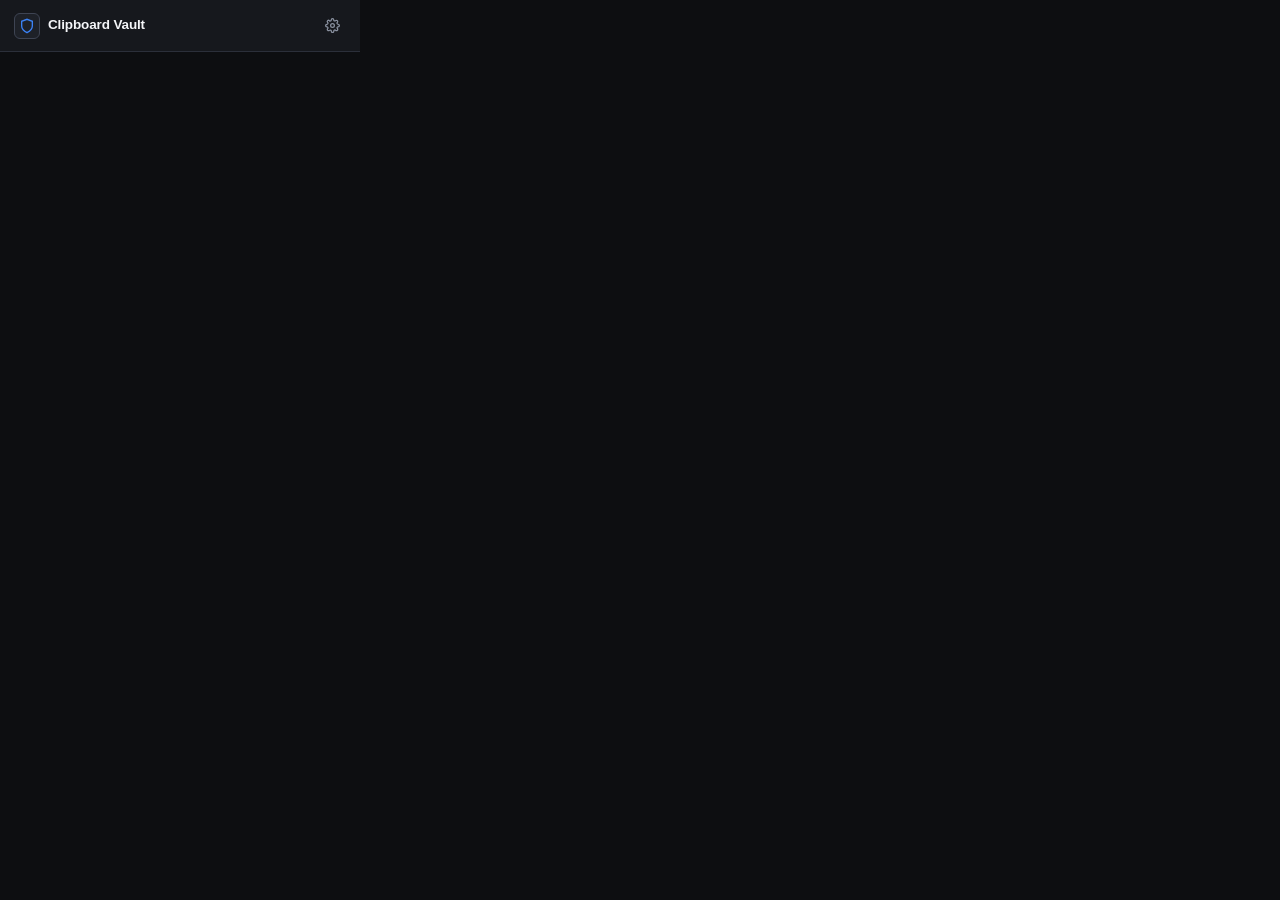
==== extension/popup.html @ fe122bad "feat: autoupdate extension, auto-detect API keys, and automate GitHub releases in CI" ====
<!doctype html>
<html lang="en">
<head>
<meta charset="utf-8">
<meta name="viewport" content="width=device-width, initial-scale=1">
<title>Clipboard Vault</title>
<link rel="stylesheet" href="popup.css">
</head>
<body>

<header class="ext-header">
  <div class="ext-brand">
    <div class="ext-logo">
      <svg viewBox="0 0 24 24" width="16" height="16" fill="none" stroke="currentColor" stroke-width="2">
        <path d="M12 22s8-4 8-10V5l-8-3-8 3v7c0 6 8 10 8 10z"/>
      </svg>
    </div>
    <b>Clipboard Vault</b>
  </div>
  <div class="ext-header-actions">
    <button id="settingsToggleBtn" class="icon-btn" title="Settings">
      <svg viewBox="0 0 24 24" width="15" height="15" fill="none" stroke="currentColor" stroke-width="2">
        <circle cx="12" cy="12" r="3"/><path d="M19.4 15a1.65 1.65 0 0 0 .33 1.82l.06.06a2 2 0 1 1-2.83 2.83l-.06-.06a1.65 1.65 0 0 0-1.82-.33 1.65 1.65 0 0 0-1 1.51V21a2 2 0 1 1-4 0v-.09A1.65 1.65 0 0 0 9 19.4a1.65 1.65 0 0 0-1.82.33l-.06.06a2 2 0 1 1-2.83-2.83l.06-.06a1.65 1.65 0 0 0 .33-1.82 1.65 1.65 0 0 0-1.51-1H3a2 2 0 1 1 0-4h.09A1.65 1.65 0 0 0 4.6 9a1.65 1.65 0 0 0-.33-1.82l-.06-.06a2 2 0 1 1 2.83-2.83l.06.06a1.65 1.65 0 0 0 1.82.33H9a1.65 1.65 0 0 0 1-1.51V3a2 2 0 1 1 4 0v.09a1.65 1.65 0 0 0 1 1.51 1.65 1.65 0 0 0 1.82-.33l.06-.06a2 2 0 1 1 2.83 2.83l-.06.06a1.65 1.65 0 0 0-.33 1.82V9a1.65 1.65 0 0 0 1.51 1H21a2 2 0 1 1 0 4h-.09a1.65 1.65 0 0 0-1.51 1z"/>
      </svg>
    </button>
  </div>
</header>

<!-- Update Notification Banner -->
<div id="updateBanner" class="update-banner" hidden style="display: none;">
  <div class="update-banner-content">
    <div class="update-banner-title">
      <span class="update-badge">UPDATE</span>
      <span id="updateVerText">New version available</span>
    </div>
    <a id="updateDownloadLink" class="ext-btn ext-btn-primary sm" href="#" target="_blank">Download</a>
  </div>
</div>

<!-- Server & Automation Settings Panel (collapsible) -->
<section id="settingsPanel" class="ext-panel" hidden>
  <div class="panel-header">
    <span>Clipboard Server</span>
    <span id="serverStatusDot" class="status-dot"></span>
  </div>
  <div class="input-group">
    <input type="url" id="serverUrlInput" class="ext-input" placeholder="https://clip.codesky.tech">
    <button id="saveServerBtn" class="ext-btn ext-btn-primary sm">Save</button>
  </div>
  <div class="settings-toggles">
    <label class="setting-toggle-row">
      <span>Auto-fill matching logins & API keys</span>
      <input type="checkbox" id="toggleAutoFill" checked>
    </label>
    <label class="setting-toggle-row">
      <span>Auto-save new logins & API keys</span>
      <input type="checkbox" id="toggleAutoSave" checked>
    </label>
  </div>
  <div class="settings-update-row">
    <span class="settings-version" id="extCurrentVersion">v1.1.0</span>
    <button type="button" id="checkUpdatesBtn" class="ext-btn ext-btn-ghost sm">Check for Updates</button>
  </div>
</section>

<!-- Logged Out View -->
<main id="authView" class="ext-view" hidden>
  <div class="auth-box">
    <p class="auth-hint">Sign in to access your hardware-grade encrypted secrets, API keys, and autofill on this page.</p>
    <form id="extLoginForm">
      <label class="ext-label">
        <span>Email</span>
        <input type="email" id="loginEmail" class="ext-input" required placeholder="user@example.com">
      </label>
      <label class="ext-label">
        <span>Password</span>
        <input type="password" id="loginPassword" class="ext-input" required placeholder="••••••••">
      </label>
      <button type="submit" id="loginBtn" class="ext-btn ext-btn-primary full">Sign In</button>

      <div class="auth-divider"><span>OR</span></div>
      <button type="button" id="extGithubAuthBtn" class="ext-btn ext-btn-ghost full">
        <svg viewBox="0 0 24 24" width="15" height="15" fill="currentColor">
          <path d="M12 0C5.37 0 0 5.37 0 12c0 5.31 3.435 9.795 8.205 11.385.6.105.825-.255.825-.57 0-.285-.015-1.23-.015-2.235-3.015.555-3.795-.735-4.035-1.41-.135-.345-.72-1.41-1.23-1.695-.42-.225-1.02-.78-.015-.795.945-.015 1.62.87 1.845 1.23 1.08 1.815 2.805 1.305 3.495.99.105-.78.42-1.305.765-1.605-2.67-.3-5.46-1.335-5.46-5.925 0-1.305.465-2.385 1.23-3.225-.12-.3-.54-1.53.12-3.18 0 0 1.005-.315 3.3 1.23.96-.27 1.98-.405 3-.405s2.04.135 3 .405c2.295-1.56 3.3-1.23 3.3-1.23.66 1.65.24 2.88.12 3.18.765.84 1.23 1.905 1.23 3.225 0 4.605-2.805 5.625-5.475 5.925.435.375.81 1.095.81 2.22 0 1.605-.015 2.895-.015 3.3 0 .315.225.69.825.57A12.02 12.02 0 0 0 24 12c0-6.63-5.37-12-12-12z"/>
        </svg>
        Continue with GitHub
      </button>
    </form>
    <div class="auth-foot">
      <a href="#" id="openWebVaultLink" class="ext-link">Open Web Dashboard / Create Account</a>
    </div>
  </div>
</main>

<!-- Logged In View -->
<main id="vaultView" class="ext-view" hidden>
  <!-- User Profile & Navigation Bar -->
  <div class="user-bar">
    <span id="userDisplay" class="user-display">—</span>
    <button id="logoutBtn" class="ext-link-danger">Sign Out</button>
  </div>

  <!-- Pending Save Banner (captured on form submit) -->
  <div id="pendingSaveBanner" class="pending-banner" hidden>
    <div class="pending-text">
      <b>Save new secret?</b>
      <span id="pendingUserText"></span>
    </div>
    <div class="pending-actions">
      <button id="acceptPendingBtn" class="ext-btn ext-btn-primary sm">Save</button>
      <button id="dismissPendingBtn" class="ext-btn ext-btn-ghost sm">Dismiss</button>
    </div>
  </div>

  <!-- Current Site Context -->
  <section class="site-section">
    <div class="site-header">
      <div class="site-domain-box">
        <span class="site-tag">ACTIVE TAB</span>
        <h3 id="currentDomain" class="site-domain">…</h3>
      </div>
      <button id="addForSiteBtn" class="ext-btn ext-btn-ghost sm">+ Add</button>
    </div>

    <div id="matchingSecretsList" class="credentials-list"></div>

    <div id="noMatchingSecrets" class="empty-state" hidden>
      <span>No saved credentials or API keys for this domain.</span>
    </div>
  </section>

  <!-- Search All Secrets -->
  <section class="search-section">
    <div class="search-input-wrap">
      <input type="search" id="allSecretsSearch" class="ext-input" placeholder="Search secrets & API keys...">
    </div>
    <div id="allSecretsList" class="all-secrets-list"></div>
  </section>
</main>

<!-- Add / Edit Secret Modal (overlay within extension popup) -->
<div id="secretModal" class="ext-modal" hidden style="display: none;">
  <div class="ext-modal-card">
    <div class="ext-modal-head">
      <b id="secretModalTitle">New Credential</b>
      <button type="button" id="closeSecretModal" class="icon-btn" aria-label="Close">&times;</button>
    </div>
    <form id="newSecretForm">
      <label class="ext-label">
        <span>Type</span>
        <select id="newKind" class="ext-input">
          <option value="password">Password / Account</option>
          <option value="api_key">API Key / Token</option>
          <option value="note">Secure Note</option>
        </select>
      </label>
      <label class="ext-label">
        <span>Title</span>
        <input type="text" id="newTitle" class="ext-input" required placeholder="e.g. GitHub Token, OpenAI API Key">
      </label>
      <label class="ext-label">
        <span>Username / Identifier</span>
        <input type="text" id="newUsername" class="ext-input" placeholder="username or email (optional for API keys)">
      </label>
      <label class="ext-label">
        <span>Domain / Platform</span>
        <input type="text" id="newURL" class="ext-input" placeholder="e.g. github.com, openai.com">
      </label>
      <label class="ext-label">
        <span class="label-actions">
          <span>Secret / Key Value</span>
          <button type="button" id="extGenPassBtn" class="ext-link-action">Generate Strong</button>
        </span>
        <input type="text" id="newValue" class="ext-input" required placeholder="Secret value, password, or token...">
      </label>
      <div class="modal-buttons">
        <button type="button" id="cancelSecretBtn" class="ext-btn ext-btn-ghost sm">Cancel</button>
        <button type="submit" id="saveSecretBtn" class="ext-btn ext-btn-primary sm">Save Encrypted</button>
      </div>
    </form>
  </div>
</div>

<div id="toast" class="ext-toast" hidden></div>

<script src="popup.js"></script>
</body>
</html>
---- extension/popup.css ----
/* ============================================================
   Clipboard Vault — Extension Popup Styles
   Monochrome / Carbon aesthetic, high contrast, zero slop
   ============================================================ */

:root {
  --bg: #0d0e11;
  --panel: #16181d;
  --panel-2: #1e2128;
  --line: #2b2f3a;
  --line-strong: #3e4453;
  --ink: #f4f5f8;
  --ink-2: #c5c9d3;
  --ink-3: #8a91a0;
  --accent: #3b82f6;
  --accent-ink: #ffffff;
  --good: #10b981;
  --danger: #ef4444;
  --font-sans: -apple-system, BlinkMacSystemFont, "Segoe UI", Roboto, sans-serif;
  --font-mono: ui-monospace, "SF Mono", Menlo, Consolas, monospace;
}

* {
  box-sizing: border-box;
  margin: 0;
  padding: 0;
}

[hidden] {
  display: none !important;
}

body {
  width: 360px;
  min-height: 480px;
  max-height: 560px;
  overflow-y: auto;
  background: var(--bg);
  color: var(--ink);
  font-family: var(--font-sans);
  font-size: 13px;
  line-height: 1.4;
  padding-bottom: 12px;
}

/* ───────────────────────── Header ───────────────────────── */
.ext-header {
  display: flex;
  align-items: center;
  justify-content: space-between;
  padding: 12px 14px;
  background: var(--panel);
  border-bottom: 1px solid var(--line);
  position: sticky;
  top: 0;
  z-index: 20;
}

.ext-brand {
  display: flex;
  align-items: center;
  gap: 8px;
}

.ext-logo {
  width: 26px;
  height: 26px;
  border-radius: 6px;
  background: var(--panel-2);
  border: 1px solid var(--line-strong);
  display: grid;
  place-items: center;
  color: var(--accent);
}

.ext-brand b {
  font-size: 13.5px;
  font-weight: 650;
  letter-spacing: -0.01em;
}

.icon-btn {
  background: none;
  border: 1px solid transparent;
  color: var(--ink-3);
  padding: 5px;
  border-radius: 6px;
  cursor: pointer;
  display: grid;
  place-items: center;
  transition: all 0.12s;
}

.icon-btn:hover {
  background: var(--panel-2);
  color: var(--ink);
  border-color: var(--line);
}

/* ───────────────────────── Update Banner ───────────────────────── */
.update-banner {
  background: #1d4ed8;
  border-bottom: 1px solid #3b82f6;
  padding: 8px 14px;
}

.update-banner-content {
  display: flex;
  align-items: center;
  justify-content: space-between;
}

.update-banner-title {
  display: flex;
  align-items: center;
  gap: 8px;
}

.update-badge {
  background: #ffffff;
  color: #1e3a8a;
  font-size: 9px;
  font-weight: 800;
  letter-spacing: 0.05em;
  padding: 2px 6px;
  border-radius: 4px;
}

#updateVerText {
  font-size: 11.5px;
  font-weight: 500;
  color: #ffffff;
}

/* ───────────────────────── Settings Panel ───────────────────────── */
.ext-panel {
  background: var(--panel-2);
  border-bottom: 1px solid var(--line);
  padding: 10px 14px;
}

.panel-header {
  display: flex;
  align-items: center;
  justify-content: space-between;
  font-size: 11px;
  font-family: var(--font-mono);
  color: var(--ink-3);
  text-transform: uppercase;
  margin-bottom: 6px;
}

.status-dot {
  width: 7px;
  height: 7px;
  border-radius: 50%;
  background: var(--ink-3);
}
.status-dot.connected { background: var(--good); }
.status-dot.error { background: var(--danger); }

.input-group {
  display: flex;
  gap: 6px;
}

.settings-toggles {
  margin-top: 10px;
  padding-top: 8px;
  border-top: 1px solid var(--line);
  display: flex;
  flex-direction: column;
  gap: 6px;
}

.setting-toggle-row {
  display: flex;
  align-items: center;
  justify-content: space-between;
  font-size: 11.5px;
  color: var(--ink-2);
  cursor: pointer;
}

.setting-toggle-row input[type="checkbox"] {
  accent-color: var(--accent);
  cursor: pointer;
}

.settings-update-row {
  margin-top: 10px;
  padding-top: 8px;
  border-top: 1px solid var(--line);
  display: flex;
  align-items: center;
  justify-content: space-between;
}

.settings-version {
  font-size: 11px;
  font-family: var(--font-mono);
  color: var(--ink-3);
}

/* ───────────────────────── Inputs & Buttons ───────────────────────── */
.ext-input {
  width: 100%;
  padding: 7px 9px;
  font-size: 12.5px;
  font-family: var(--font-mono);
  background: var(--panel);
  border: 1px solid var(--line);
  border-radius: 6px;
  color: var(--ink);
  outline: none;
  transition: border-color 0.12s;
}

.ext-input:focus {
  border-color: var(--accent);
}

.ext-label {
  display: flex;
  flex-direction: column;
  gap: 4px;
  font-size: 11px;
  font-family: var(--font-mono);
  color: var(--ink-2);
  text-transform: uppercase;
  margin-bottom: 10px;
}

.label-actions {
  display: flex;
  justify-content: space-between;
  align-items: center;
}

.ext-btn {
  display: inline-flex;
  align-items: center;
  justify-content: center;
  gap: 6px;
  padding: 7px 12px;
  border-radius: 6px;
  font-size: 12px;
  font-weight: 600;
  cursor: pointer;
  border: 1px solid transparent;
  transition: all 0.12s;
  font-family: var(--font-sans);
}

.ext-btn.sm {
  padding: 4px 9px;
  font-size: 11.5px;
}

.ext-btn-primary {
  background: #f4f4f5;
  color: #09090b;
}

.ext-btn-primary:hover {
  background: #ffffff;
}

.ext-btn-ghost {
  background: var(--panel-2);
  border-color: var(--line);
  color: var(--ink);
}

.ext-btn-ghost:hover {
  border-color: var(--line-strong);
  background: var(--panel);
}

.full {
  width: 100%;
}

.auth-divider {
  display: flex;
  align-items: center;
  gap: 10px;
  margin: 10px 0;
  color: var(--ink-3);
  font-family: var(--font-mono);
  font-size: 10.5px;
}
.auth-divider::before,
.auth-divider::after {
  content: "";
  flex: 1;
  height: 1px;
  background: var(--line);
}

.ext-link {
  color: var(--accent);
  text-decoration: none;
  font-size: 12px;
  cursor: pointer;
}
.ext-link:hover {
  text-decoration: underline;
}

.ext-link-action {
  background: none;
  border: none;
  color: var(--accent);
  font-family: var(--font-mono);
  font-size: 10.5px;
  cursor: pointer;
}
.ext-link-action:hover {
  text-decoration: underline;
}

.ext-link-danger {
  background: none;
  border: none;
  color: var(--danger);
  font-size: 11.5px;
  cursor: pointer;
  font-family: var(--font-mono);
}
.ext-link-danger:hover {
  text-decoration: underline;
}

/* ───────────────────────── Auth View ───────────────────────── */
.auth-box {
  padding: 20px 16px;
}

.auth-hint {
  font-size: 12px;
  color: var(--ink-3);
  margin-bottom: 14px;
}

.auth-foot {
  text-align: center;
  margin-top: 14px;
}

/* ───────────────────────── User Bar ───────────────────────── */
.user-bar {
  display: flex;
  align-items: center;
  justify-content: space-between;
  padding: 8px 14px;
  background: var(--panel);
  border-bottom: 1px solid var(--line);
  font-size: 11.5px;
  font-family: var(--font-mono);
}

.user-display {
  color: var(--ink-2);
  overflow: hidden;
  text-overflow: ellipsis;
  white-space: nowrap;
  max-width: 220px;
}

/* ───────────────────────── Pending Save Banner ───────────────────────── */
.pending-banner {
  background: color-mix(in srgb, var(--accent) 15%, var(--panel));
  border-bottom: 1px solid var(--accent);
  padding: 10px 14px;
  display: flex;
  align-items: center;
  justify-content: space-between;
  gap: 8px;
}

.pending-text b {
  display: block;
  font-size: 12px;
  color: var(--ink);
}

.pending-text span {
  font-size: 11px;
  font-family: var(--font-mono);
  color: var(--ink-2);
}

.pending-actions {
  display: flex;
  gap: 6px;
}

/* ───────────────────────── Active Site Section ───────────────────────── */
.site-section {
  padding: 12px 14px;
  border-bottom: 1px solid var(--line);
}

.site-header {
  display: flex;
  align-items: center;
  justify-content: space-between;
  margin-bottom: 10px;
}

.site-tag {
  font-size: 9.5px;
  font-family: var(--font-mono);
  font-weight: 700;
  letter-spacing: 0.06em;
  color: var(--accent);
  display: block;
}

.site-domain {
  font-size: 13.5px;
  font-weight: 650;
  color: var(--ink);
}

.credentials-list {
  display: grid;
  gap: 8px;
}

.cred-card {
  background: var(--panel);
  border: 1px solid var(--line);
  border-radius: 6px;
  padding: 10px;
  display: grid;
  gap: 8px;
}

.cred-top {
  display: flex;
  align-items: center;
  justify-content: space-between;
}

.cred-title {
  font-weight: 600;
  font-size: 12.5px;
}

.cred-user {
  font-size: 11.5px;
  font-family: var(--font-mono);
  color: var(--ink-2);
}

.cred-actions {
  display: flex;
  gap: 6px;
}

.cred-actions .ext-btn {
  flex: 1;
}

.empty-state {
  text-align: center;
  padding: 14px;
  color: var(--ink-3);
  font-size: 12px;
}

/* ───────────────────────── Search All Section ───────────────────────── */
.search-section {
  padding: 12px 14px;
}

.search-input-wrap {
  margin-bottom: 8px;
}

.all-secrets-list {
  display: grid;
  gap: 6px;
  max-height: 200px;
  overflow-y: auto;
}

.search-item {
  display: flex;
  align-items: center;
  justify-content: space-between;
  padding: 7px 9px;
  background: var(--panel);
  border: 1px solid var(--line);
  border-radius: 6px;
  font-size: 12px;
}

.search-item-info b {
  display: block;
  font-size: 12px;
}

.search-item-info span {
  font-size: 11px;
  font-family: var(--font-mono);
  color: var(--ink-3);
}

.search-item-tools {
  display: flex;
  gap: 4px;
}

/* ───────────────────────── Modal (Inside popup) ───────────────────────── */
.ext-modal {
  position: fixed;
  inset: 0;
  background: rgba(0, 0, 0, 0.7);
  backdrop-filter: blur(2px);
  z-index: 50;
  display: grid;
  place-items: center;
  padding: 12px;
}

.ext-modal[hidden] {
  display: none !important;
}

.ext-modal-card {
  width: 100%;
  background: var(--panel);
  border: 1px solid var(--line-strong);
  border-radius: 8px;
  padding: 14px;
  box-shadow: 0 10px 25px rgba(0, 0, 0, 0.5);
}

.ext-modal-head {
  display: flex;
  align-items: center;
  justify-content: space-between;
  margin-bottom: 12px;
}

.modal-buttons {
  display: flex;
  justify-content: flex-end;
  gap: 6px;
  margin-top: 10px;
}

/* ───────────────────────── Toast ───────────────────────── */
.ext-toast {
  position: fixed;
  bottom: 12px;
  left: 50%;
  transform: translateX(-50%);
  background: var(--ink);
  color: var(--bg);
  padding: 5px 12px;
  border-radius: 999px;
  font-size: 11.5px;
  font-weight: 600;
  z-index: 60;
  pointer-events: none;
  animation: fade-up 0.15s ease-out;
}

@keyframes fade-up {
  from { opacity: 0; transform: translate(-50%, 6px); }
}
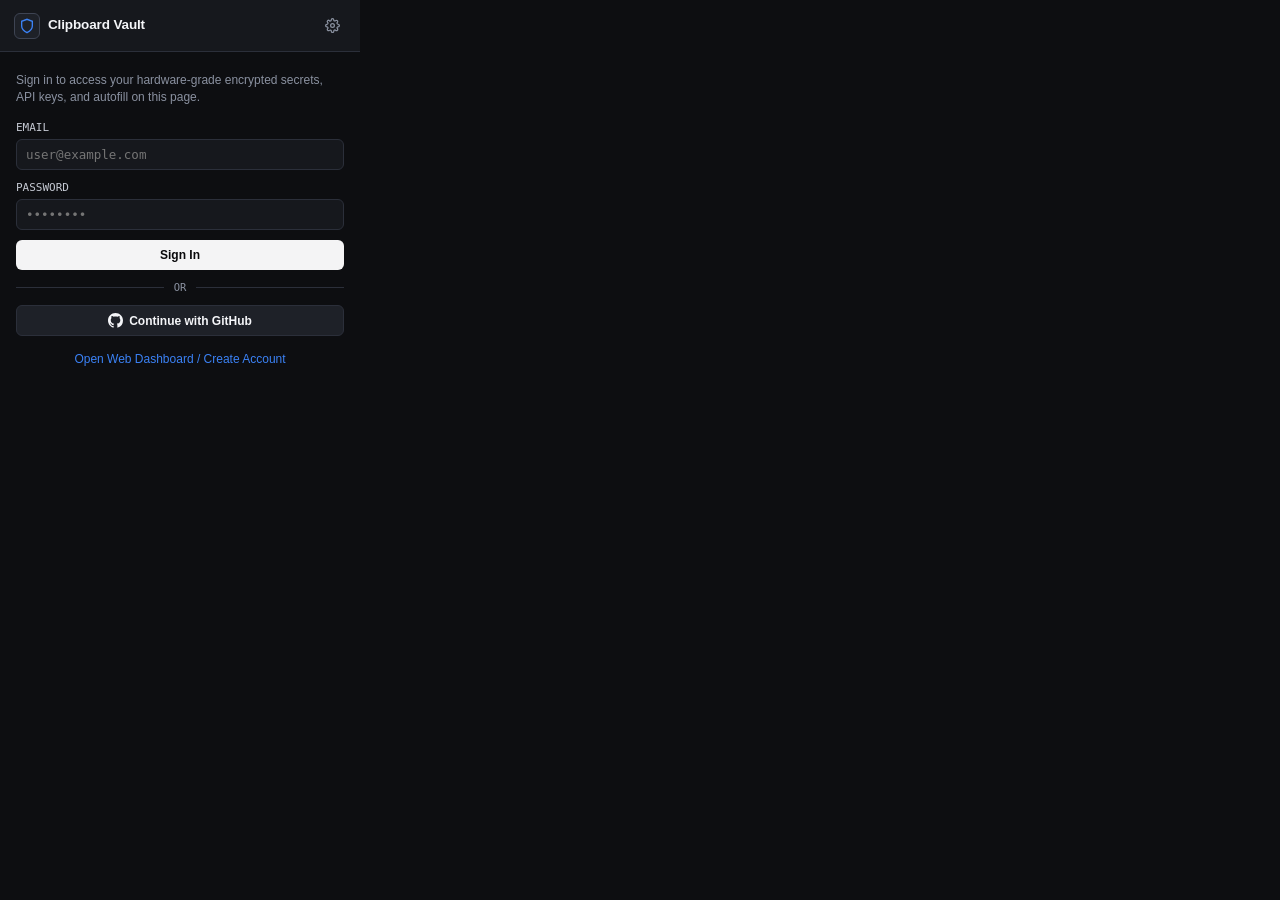
==== commit 58ee84ae: "fix(extension): fix syntax error in popup.js and ensure authView renders by default" ====
--- a/extension/popup.html
+++ b/extension/popup.html
@@ -61,10 +61,14 @@
     <span class="settings-version" id="extCurrentVersion">v1.1.0</span>
     <button type="button" id="checkUpdatesBtn" class="ext-btn ext-btn-ghost sm">Check for Updates</button>
   </div>
+  <div class="settings-import-row" style="margin-top: 8px;">
+    <button type="button" id="extImportBtn" class="ext-btn ext-btn-ghost sm full">Import Browser Passwords (.csv)</button>
+    <input type="file" id="extCsvFile" accept=".csv,text/csv" hidden>
+  </div>
 </section>
 
 <!-- Logged Out View -->
-<main id="authView" class="ext-view" hidden>
+<main id="authView" class="ext-view">
   <div class="auth-box">
     <p class="auth-hint">Sign in to access your hardware-grade encrypted secrets, API keys, and autofill on this page.</p>
     <form id="extLoginForm">
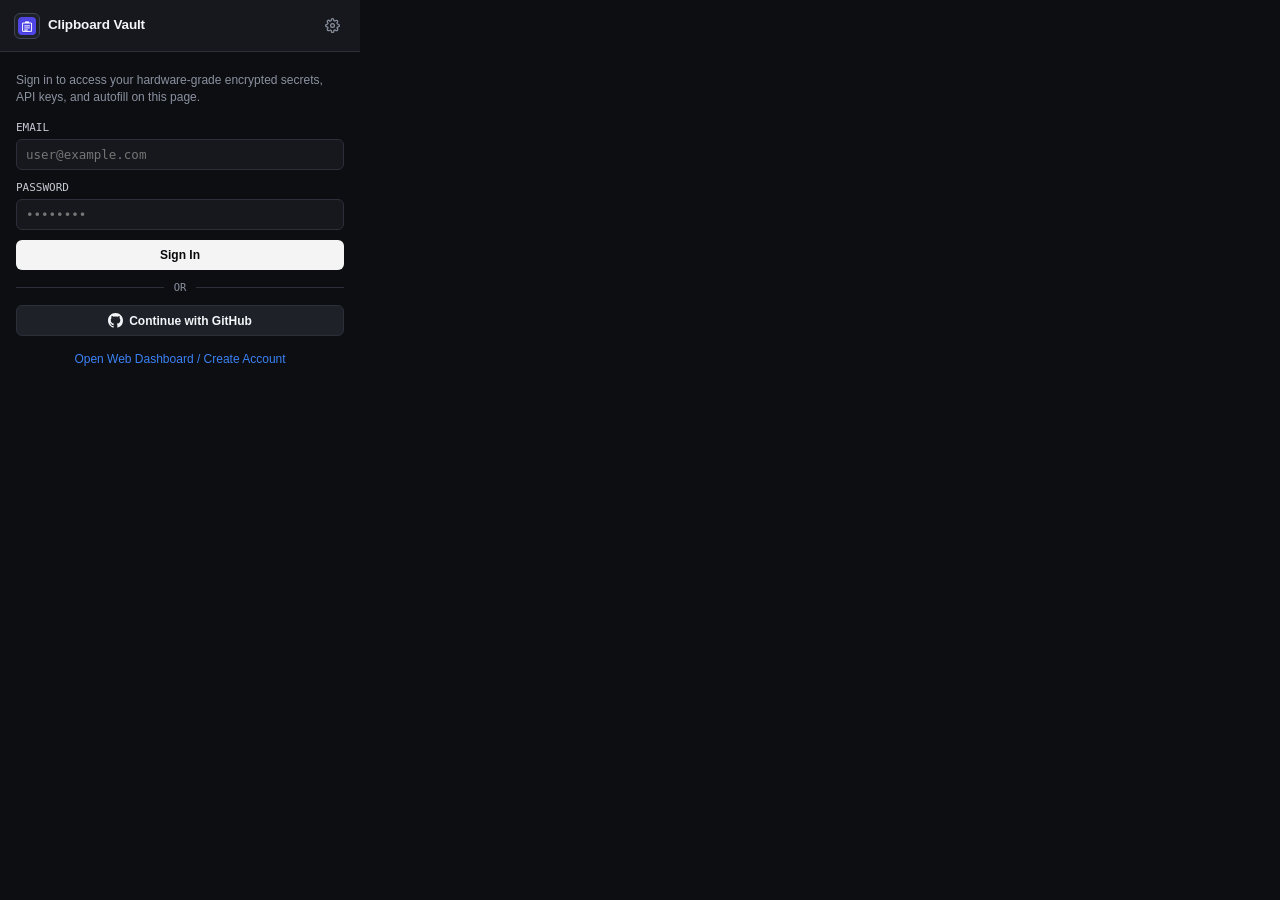
==== commit 3c2c628d: "feat(extension): configure extension icons in manifest and popup, bump to v1.3.0" ====
--- a/extension/popup.html
+++ b/extension/popup.html
@@ -11,9 +11,7 @@
 <header class="ext-header">
   <div class="ext-brand">
     <div class="ext-logo">
-      <svg viewBox="0 0 24 24" width="16" height="16" fill="none" stroke="currentColor" stroke-width="2">
-        <path d="M12 22s8-4 8-10V5l-8-3-8 3v7c0 6 8 10 8 10z"/>
-      </svg>
+      <img src="icons/icon-32.png" width="18" height="18" alt="Logo">
     </div>
     <b>Clipboard Vault</b>
   </div>
@@ -58,12 +56,15 @@
     </label>
   </div>
   <div class="settings-update-row">
-    <span class="settings-version" id="extCurrentVersion">v1.1.0</span>
+    <span class="settings-version" id="extCurrentVersion">v1.3.0</span>
     <button type="button" id="checkUpdatesBtn" class="ext-btn ext-btn-ghost sm">Check for Updates</button>
   </div>
   <div class="settings-import-row" style="margin-top: 8px;">
     <button type="button" id="extImportBtn" class="ext-btn ext-btn-ghost sm full">Import Browser Passwords (.csv)</button>
     <input type="file" id="extCsvFile" accept=".csv,text/csv" hidden>
+  </div>
+  <div class="settings-pwd-row" style="margin-top: 8px;">
+    <button type="button" id="extOpenPwdBtn" class="ext-btn ext-btn-ghost sm full">Set / Change Account Password</button>
   </div>
 </section>
 
@@ -185,6 +186,37 @@
   </div>
 </div>
 
+<!-- Set / Change Account Password Modal -->
+<div id="extPasswordModal" class="ext-modal" hidden style="display: none;">
+  <div class="ext-modal-card">
+    <div class="ext-modal-head">
+      <b id="extPwdModalTitle">Account Password</b>
+      <button type="button" id="closePwdModal" class="icon-btn" aria-label="Close">&times;</button>
+    </div>
+    <p class="auth-hint" id="extPwdModalHint">Set a password to authenticate with email on any device.</p>
+    <form id="extSetPwdForm">
+      <div id="extCurrentPwdGroup" hidden>
+        <label class="ext-label">
+          <span>Current Password</span>
+          <input type="password" id="extCurPwdInput" class="ext-input" placeholder="••••••••">
+        </label>
+      </div>
+      <label class="ext-label">
+        <span id="extNewPwdLabel">Account Password (min 8 characters)</span>
+        <input type="password" id="extNewPwdInput" class="ext-input" required minlength="8" placeholder="••••••••">
+      </label>
+      <label class="ext-label">
+        <span>Confirm Password</span>
+        <input type="password" id="extConfirmPwdInput" class="ext-input" required minlength="8" placeholder="••••••••">
+      </label>
+      <div class="modal-buttons">
+        <button type="button" id="cancelPwdModalBtn" class="ext-btn ext-btn-ghost sm">Cancel</button>
+        <button type="submit" id="saveExtPwdBtn" class="ext-btn ext-btn-primary sm">Save Password</button>
+      </div>
+    </form>
+  </div>
+</div>
+
 <div id="toast" class="ext-toast" hidden></div>
 
 <script src="popup.js"></script>
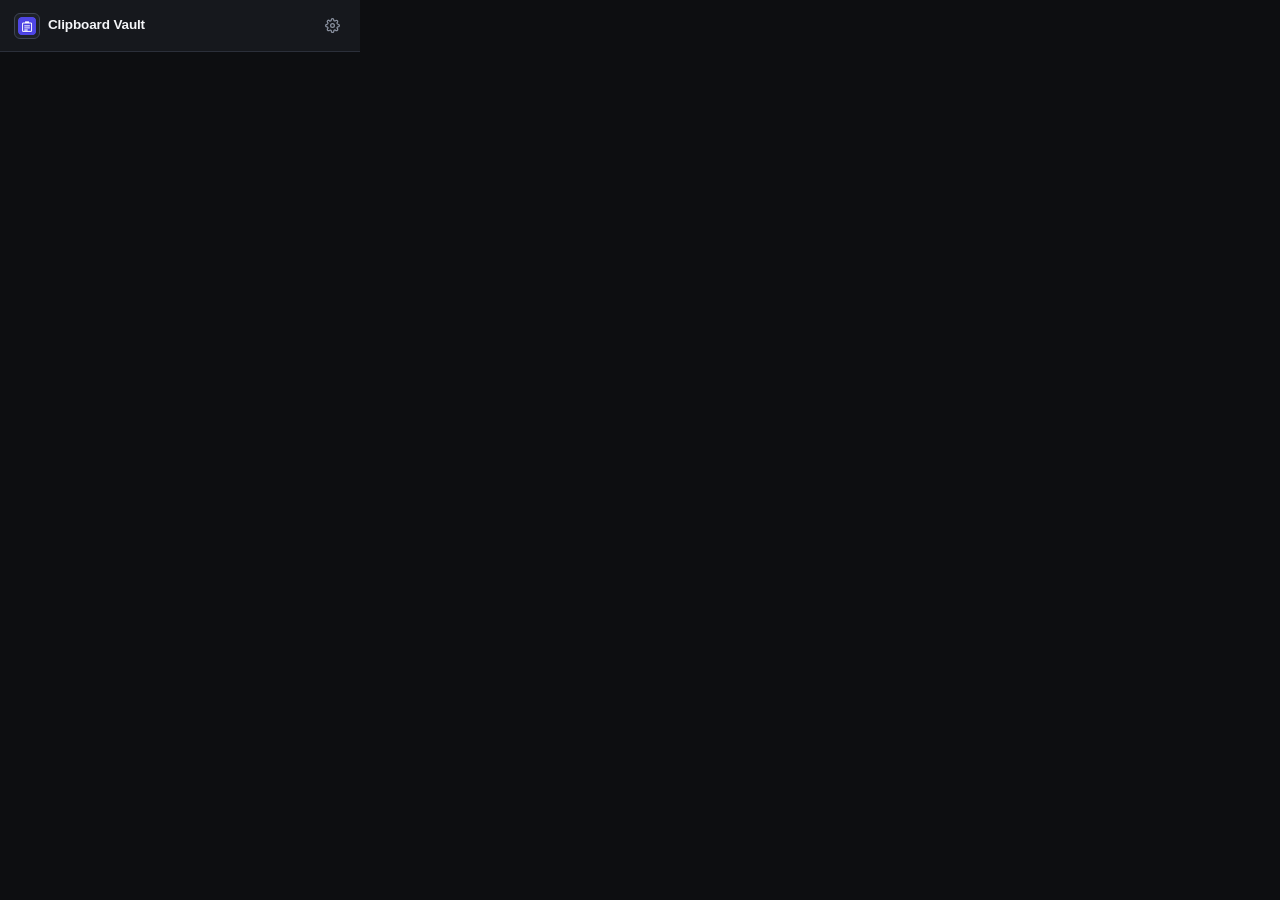
==== commit e27164a0: "feat: automatic autofill without manual trigger, instant popup render without login flash, and subdo" ====
--- a/extension/popup.html
+++ b/extension/popup.html
@@ -56,7 +56,7 @@
     </label>
   </div>
   <div class="settings-update-row">
-    <span class="settings-version" id="extCurrentVersion">v1.3.0</span>
+    <span class="settings-version" id="extCurrentVersion">v1.3.1</span>
     <button type="button" id="checkUpdatesBtn" class="ext-btn ext-btn-ghost sm">Check for Updates</button>
   </div>
   <div class="settings-import-row" style="margin-top: 8px;">
@@ -69,7 +69,7 @@
 </section>
 
 <!-- Logged Out View -->
-<main id="authView" class="ext-view">
+<main id="authView" class="ext-view" hidden>
   <div class="auth-box">
     <p class="auth-hint">Sign in to access your hardware-grade encrypted secrets, API keys, and autofill on this page.</p>
     <form id="extLoginForm">
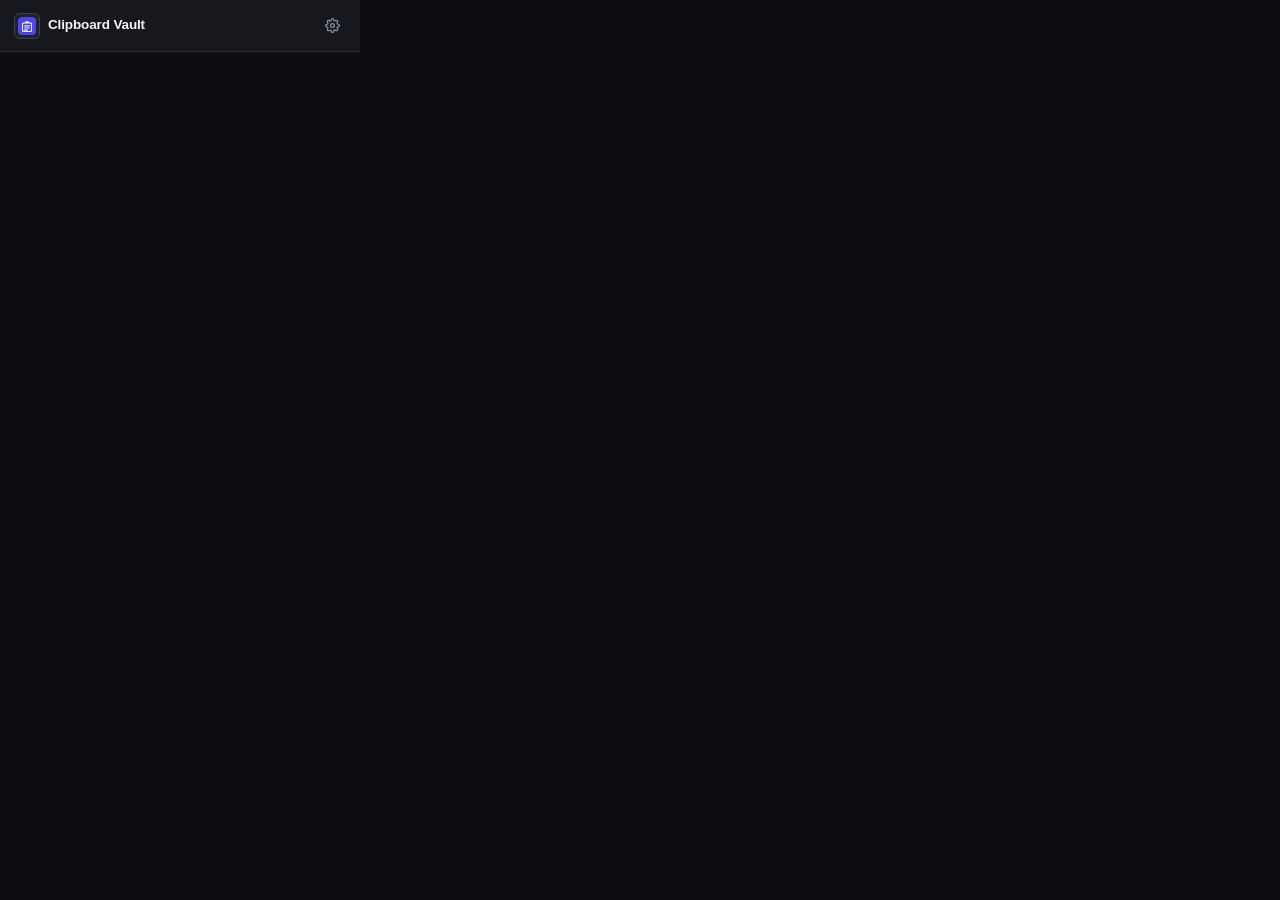
==== commit dcb73986: "chore: release v1.4.0 with zero-config SQLite and auto-environments" ====
--- a/extension/popup.html
+++ b/extension/popup.html
@@ -56,7 +56,7 @@
     </label>
   </div>
   <div class="settings-update-row">
-    <span class="settings-version" id="extCurrentVersion">v1.3.1</span>
+    <span class="settings-version" id="extCurrentVersion">v1.4.0</span>
     <button type="button" id="checkUpdatesBtn" class="ext-btn ext-btn-ghost sm">Check for Updates</button>
   </div>
   <div class="settings-import-row" style="margin-top: 8px;">
